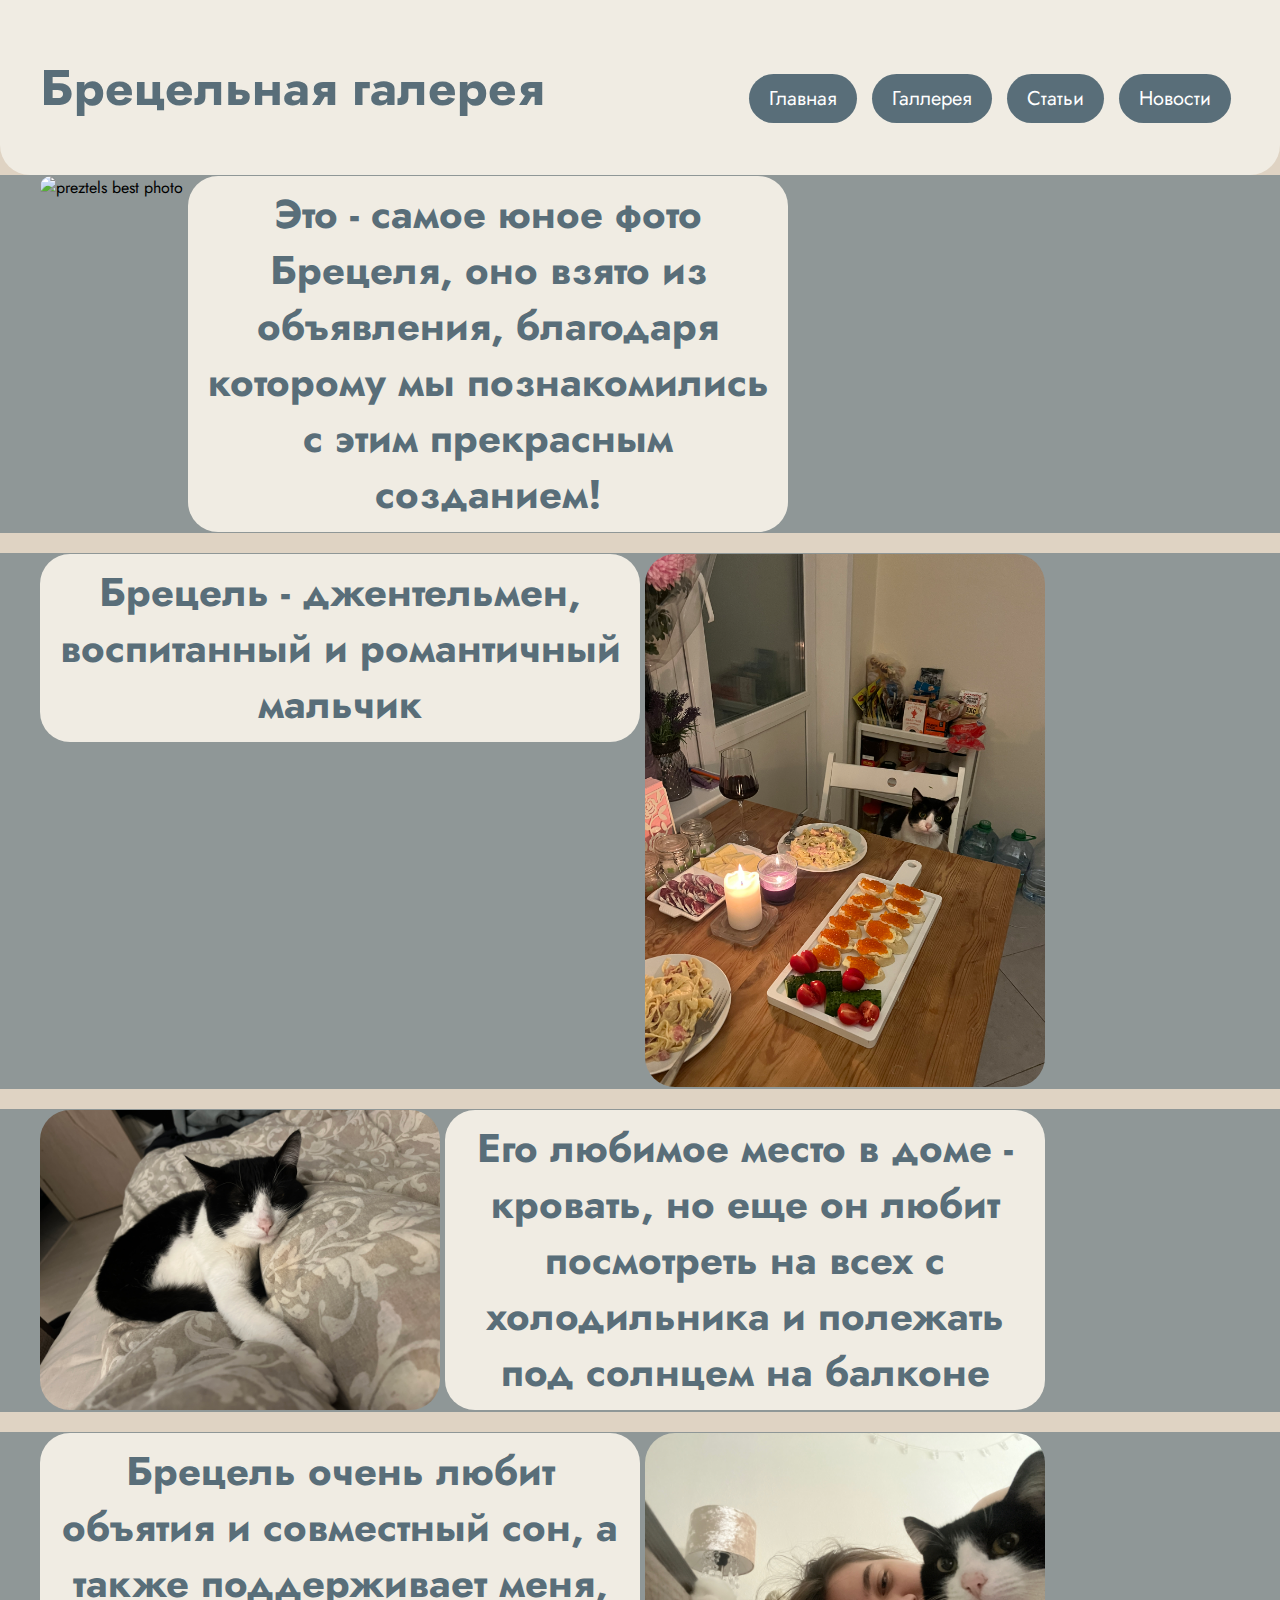
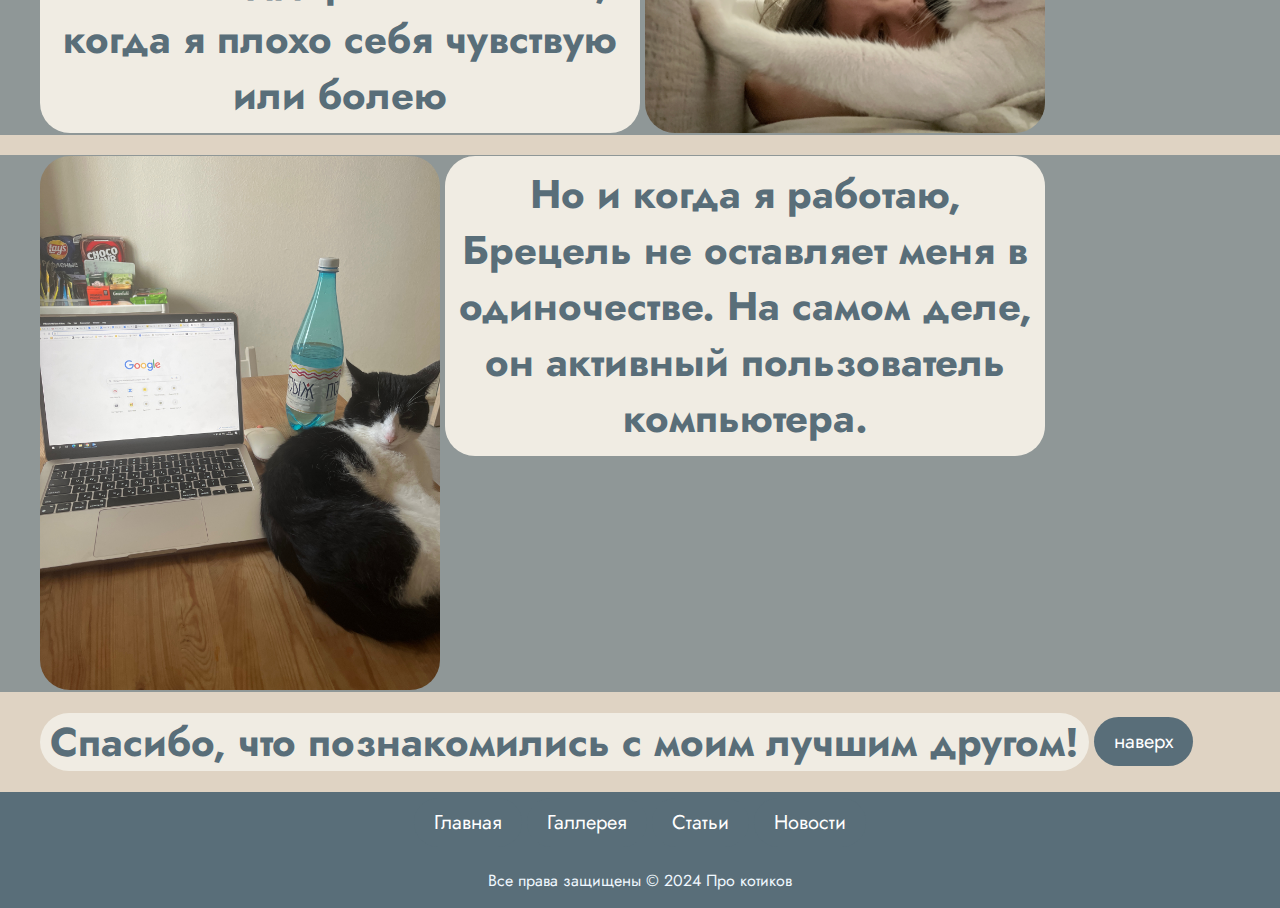
==== page2.html @ 4db9c0e7 "start" ====
<!DOCTYPE html>
<html lang="ru">
  <head>
    <meta charset="UTF-8" />
    <meta name="viewport" content="width=device-width, initial-scale=1.0" />
    <title>Gallery</title>
    <link rel="stylesheet" href="styles/main.css" />
    <link rel="preconnect" href="https://fonts.googleapis.com" />
    <link rel="preconnect" href="https://fonts.gstatic.com" crossorigin />
    <link
      href="https://fonts.googleapis.com/css2?family=Jost:ital,wght@0,100..900;1,100..900&display=swap"
      rel="stylesheet"
    />
  </head>

  <body>
      <header class="header">
        <div class="container">
        <h1 class="logo">Брецельная галерея</h1>
        <nav>
          <ul>
            <li>
              <a href="index.html">Главная</a>
            </li>
            <li>
              <a href="page2.html">Галлерея</a>
            </li>
            <li>
              <a href="page3.html">Cтатьи</a>
            </li>
            <li>
              <a href="page4.html">Новости</a>
            </li>
          </ul>
        </nav>
      </div>
      </header>
   
    <!--<Блок 1 (фото+подпись+ссылка наверх)>-->
    <section class="item">
    <div class="container">
        <img class="img_1" src="img/pr4.PNG" alt="preztels best photo" />
        <h3 class="gallery135">
          Это - самое юное фото Брецеля, оно взято из объявления, благодаря
          которому мы познакомились с этим прекрасным созданием!
        </h3>
    </div>
  </section>
    <!--<Блок 2 (фото+подпись+ссылка наверх)>-->
    <section class="item">
    <div class="container">
        <h3 class="gallery24">
          Брецель - джентельмен, воспитанный и романтичный мальчик
        </h3>
        <img class="img_1" src="img/pr5.jpeg" alt="preztels best photo" />
    </div>
  </section>
    <!--<Блок 3 (фото+подпись+ссылка наверх)>-->
    <section class="item">
    <div class="container">
        <img class="img_1" src="img/pr6.jpg" alt="preztels best photo" />
        <h3 class="gallery135">
          Его любимое место в доме - кровать, но еще он любит посмотреть на всех
          с холодильника и полежать под солнцем на балконе
        </h3>
    </div>
  </section>
    <!--<Блок 4 (фото+подпись+ссылка наверх)>-->
    <section class="item">
    <div class="container">
        <h3 class="gallery24">
          Брецель очень любит объятия и совместный сон, а также поддерживает
          меня, когда я плохо себя чувствую или болею
        </h3>
        <img class="img_1" src="img/pr7.JPG" alt="preztels best photo" />
    </div>
  </section>
    <!--<Блок 5 (фото+подпись+ссылка наверх)>-->
    <section class="item">
    <div class="container">
        <img class="img_1" src="img/pr8.JPG" alt="preztels best photo" />
        <h3 class="gallery135">
          Но и когда я работаю, Брецель не оставляет меня в одиночестве. На
          самом деле, он активный пользователь компьютера.
        </h3>
    </div>
  </section>
    <!--<Завершение>-->
    <section class="final">
    <div class="container">
      <h3 class="final__title">
        Спасибо, что познакомились с моим лучшим другом!
     </h3>
      <a class="final__btn" href="#top">наверх</a>
    </div>
  </section>
    <!--<Подвал>-->
    <footer class="footer">
      <nav class="ft1">
        <ul class="ft2">
          <li>
            <a href="index.html">Главная</a>
          </li>
          <li>
            <a href="page2.html">Галлерея</a>
          </li>
          <li>
            <a href="page3.html">Cтатьи</a>
          </li>
          <li>
            <a href="page4.html">Новости</a>
          </li>
        </ul>
      </nav>
      <p class="ft">Все права защищены © 2024 Про котиков</p>
    </footer>
  </body>
</html>
---- styles/main.css ----
@import "basic.css";
@import "header.css";
@import "footer.css";
body {
    background-color: #dfd3c3;
}



h3 {
  font-size: 40px;
  color: #596e79;
  background-color: #f0ece3;
  text-align: center;
  width: 100%;
  margin-top: 0px;
  border-radius: 30px;
}

.img_1 {
  width: 400px;
  border-radius: 30px;
  margin-bottom: -5px;
}

.p1 {
  font-size: 20px;
  margin: 20px;
  display: inline-block;
  vertical-align: top;
  color: #596e79;
  background-color: #f0ece3;
  border-radius: 30px;
  padding: 10px;
}

.item {
  margin-bottom: 20px;
  background-color: #596e7998;
  padding: 0px;
}
.section-border {  border: solid;
  border-radius: 30px;
  border-color: #596e79;}

.blanc {
  height: 70vh;
  border-radius: 30px;
  border: solid;
  border-color: #596e79;
}

.zz {
  text-align: center;
  color: #596e79;
  margin-top: 0px;
  margin-bottom: 20px;
  border-radius: 30px;
}


.gallery135 {
  display: inline-block;
  vertical-align: top;
  width: 600px;
  margin: 0;
  border-radius: 30px;
  padding: 10px;
  line-height: 140%;
}

.gallery24 {
  line-height: 140%;
    display: inline-block;
    vertical-align: top;
    width: 600px;
    margin: 0;
    border-radius: 30px;
    padding: 10px;
  }

.block {
  display: inline-block;
  width: 48%;
  vertical-align: top;
}

.header {
  font-size: 50px;
  background-color: #f0ece3;
  list-style-type: none;
  margin: 0;
  border-bottom-left-radius: 30px;
  border-bottom-right-radius: 30px;
}

nav {
    display: inline-block;
    width: 49%;
    text-align: right;
}
nav li {
    list-style-type: none;
    display: inline-block;
}


.dl {
    text-align: center;
    font-size: 30px;
    display: inline-block;
    width: 50%;
    }

.al {
    font-size: 40px;
    margin: 20px;
}

.screensaver {
    height: 80vh;
    background-image: url(../img/pr_blanc.JPG);
    background-size: cover;
    background-repeat: no-repeat;
    margin: 0;

}

.screensaver_text {
    font-size: 70px;
    text-align: center;
    vertical-align: middle;
    color: #596e79;
    margin: 0;
    padding: 100px;
  }

.pr10 {
    width: 100%;
    border-radius: 30px;
    border: solid #596e79;
}

.final__btn {
    vertical-align: middle;
}

.final__title {
    display: inline-block;
    vertical-align: middle;
    width: auto;
    padding-left: 10px;
    padding-right: 10px;
    margin-bottom: 0px;
}

.final {
    margin-bottom: 20px;
}
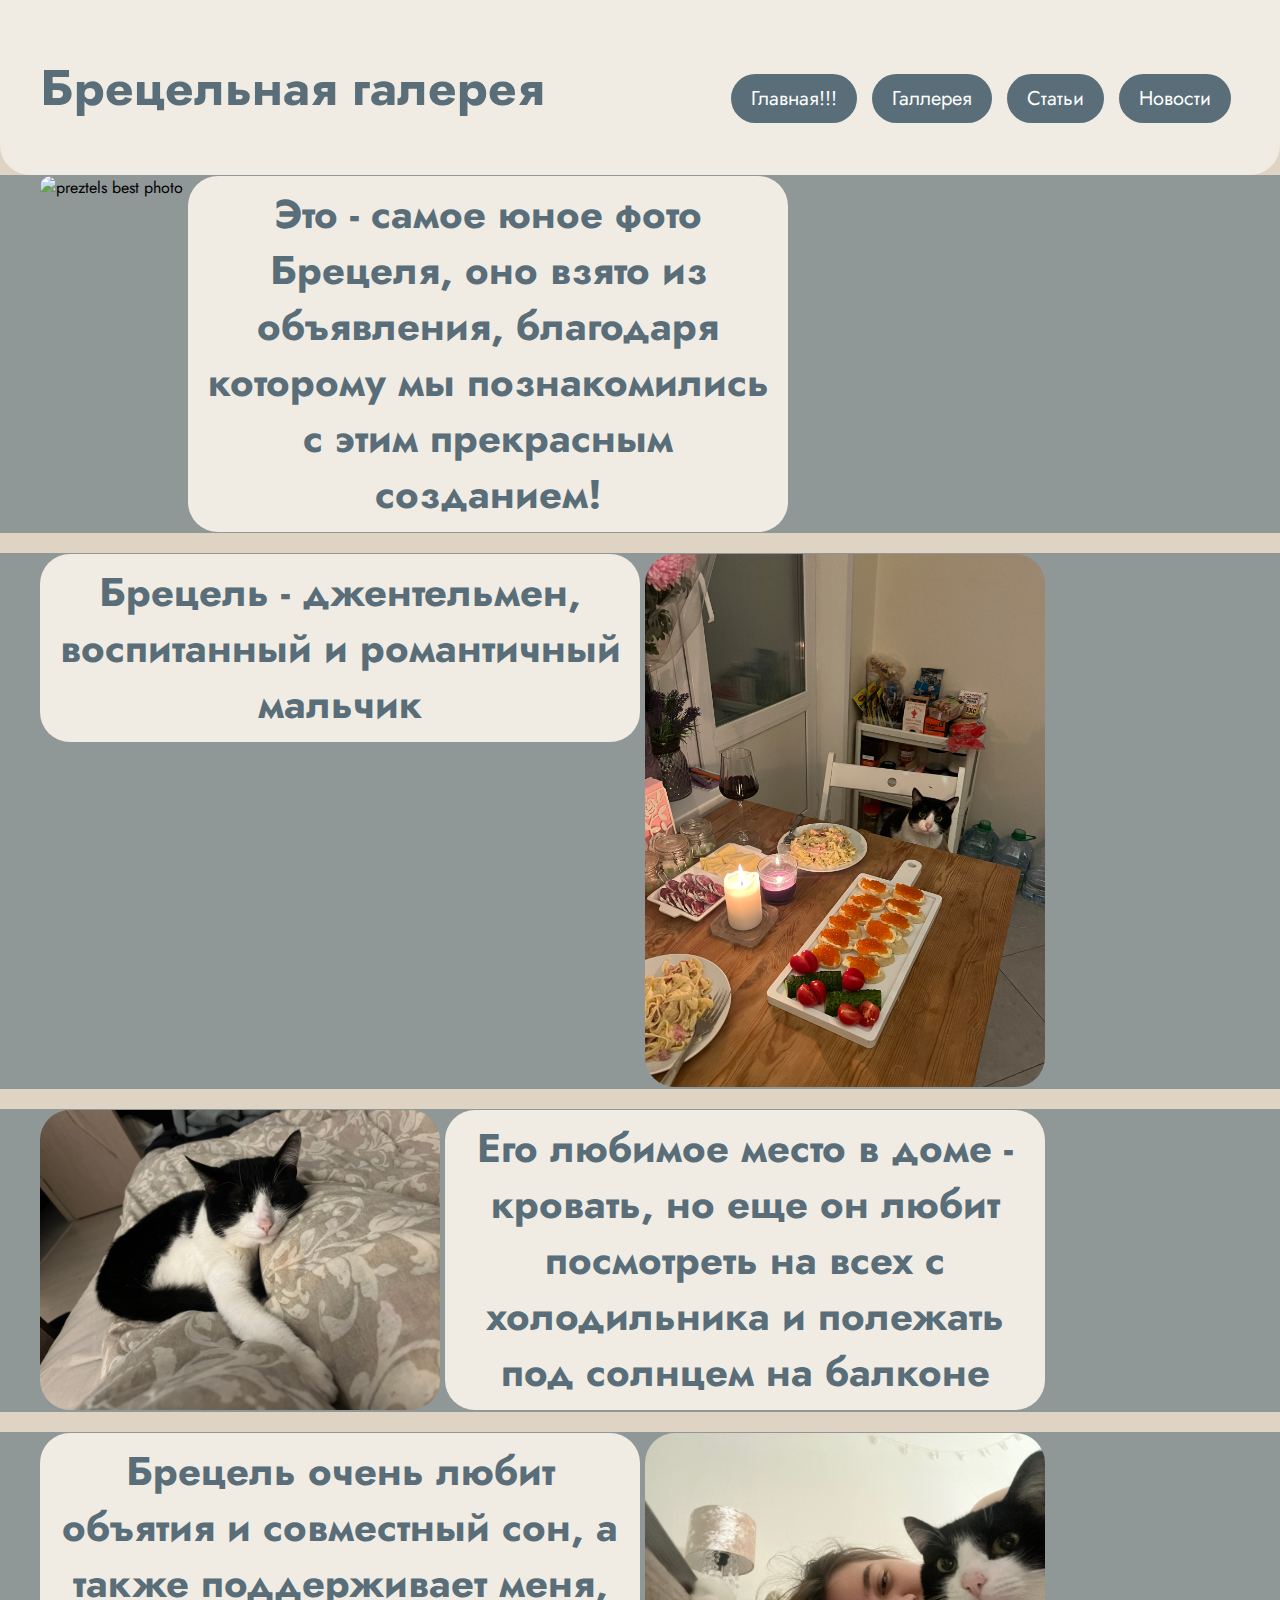
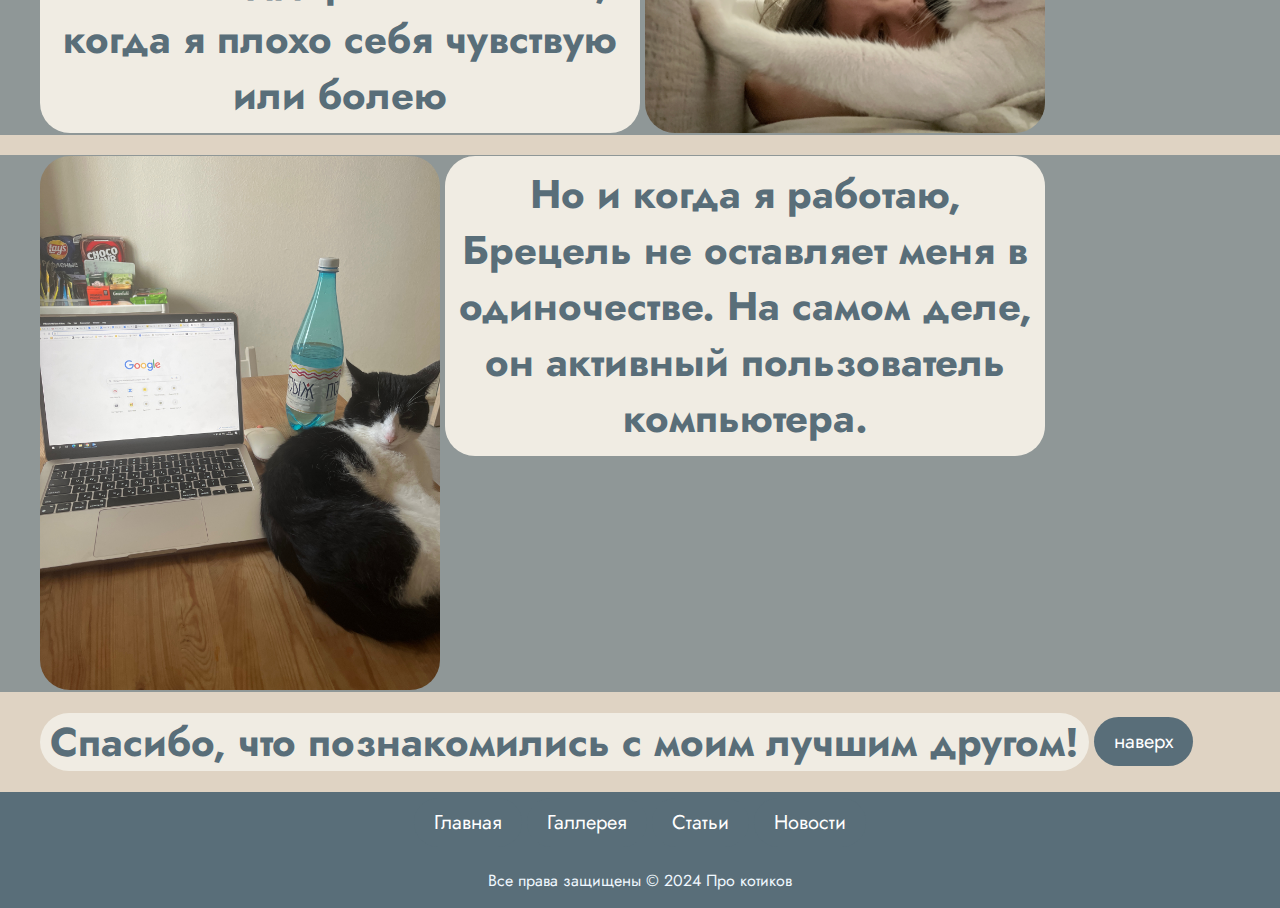
==== commit 4fb1a3a4: "Update page2.html" ====
--- a/page2.html
+++ b/page2.html
@@ -20,7 +20,7 @@
         <nav>
           <ul>
             <li>
-              <a href="index.html">Главная</a>
+              <a href="index.html">Главная!!!</a>
             </li>
             <li>
               <a href="page2.html">Галлерея</a>
